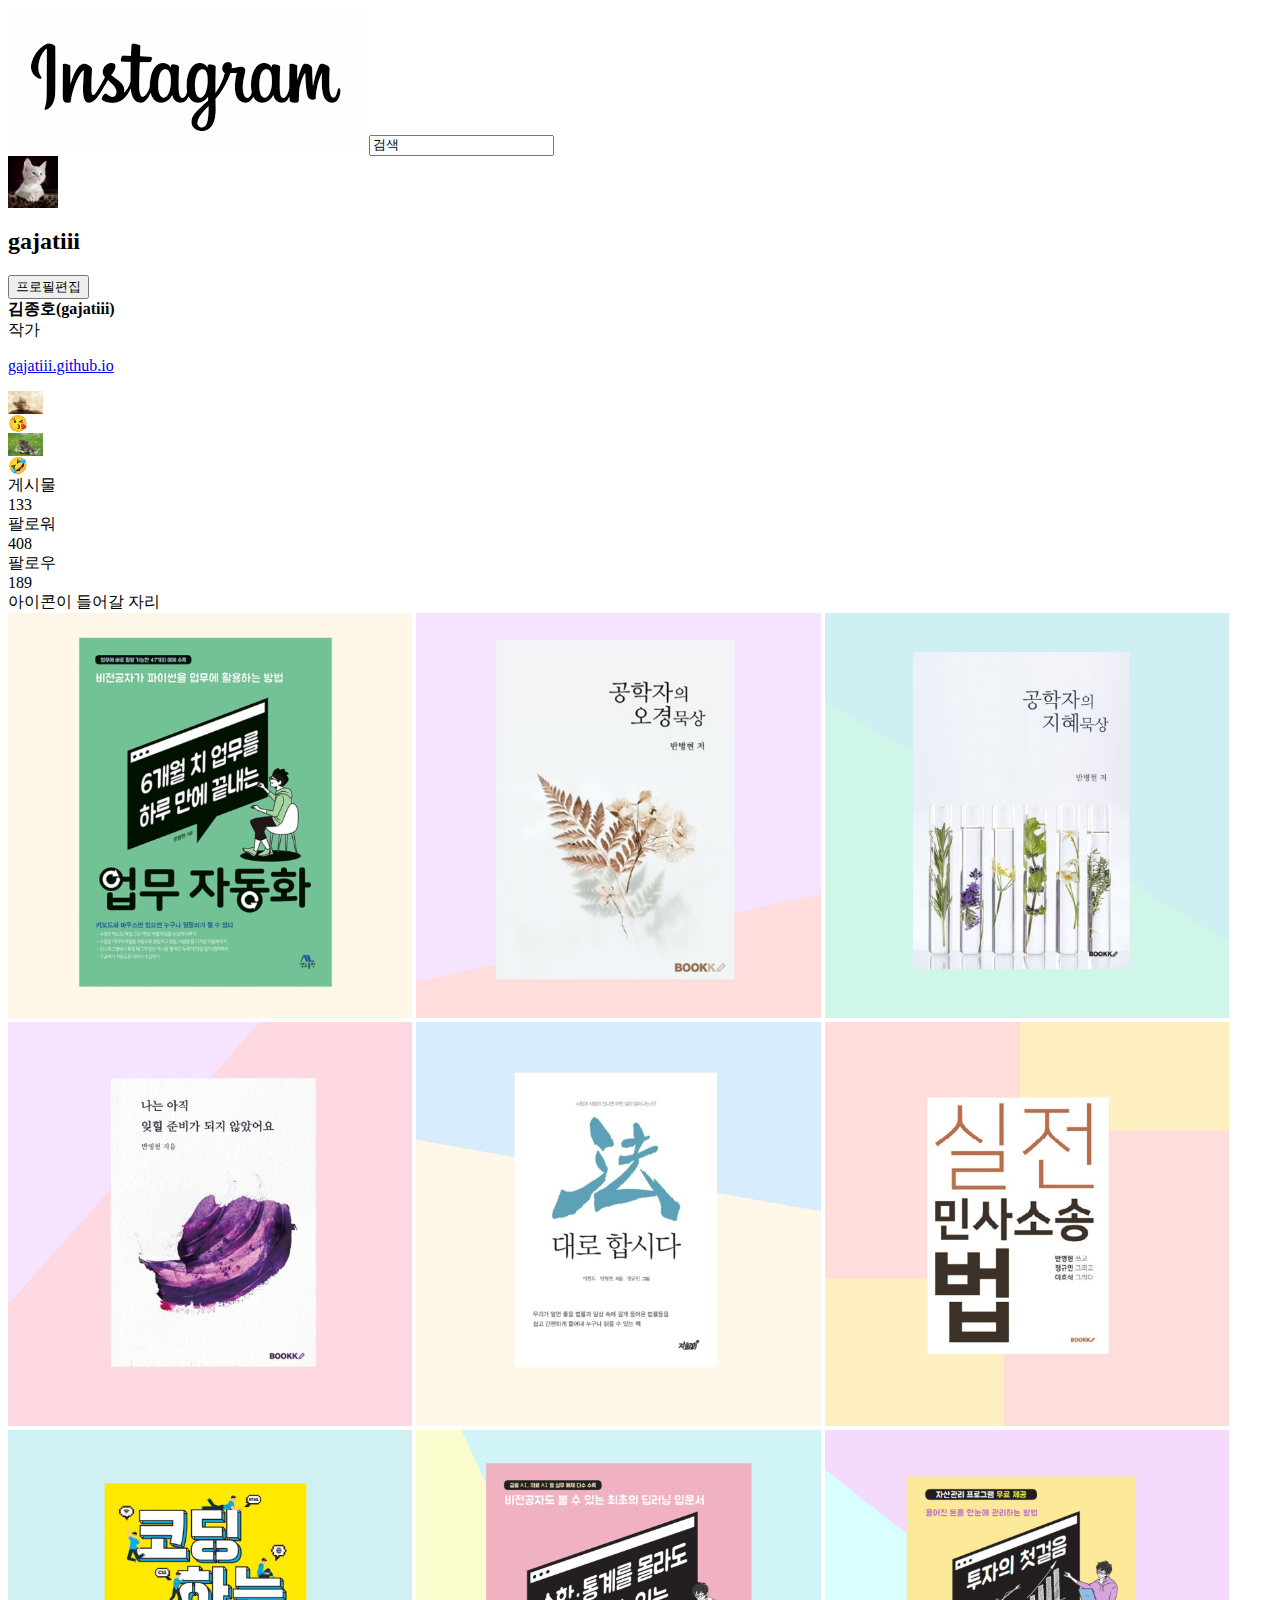
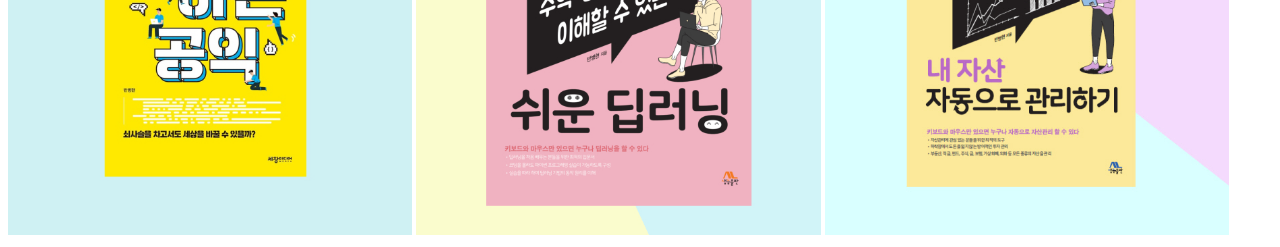
==== index.html @ fd34512a "두번째 작업" ====
<html>
    <head></head>
    <body>
        <div>
            <img src="image/logo.png">
            <input type="search" value="검색"/>
        </div>
        <div>
            <img src="image/profile.jpg" width="50px">
            <div>
                <h2>gajatiii</h2>
                <button>프로필편집</button>
            </div>
        </div>
        <div>
            <strong>김종호(gajatiii)</strong><br>
            작가
            <p><a href="gajatiii.github.io">gajatiii.github.io</a></p>
        </div>
        <div>
            <div>
                <div><img src="image/hl 1.jpg" width="35px"></div>
                <div>😘</div>
            </div>
            <div>
                <div><img src="image/hl 2.jpg" width="35px"></div>
                <div>🤣</div>
            </div>
        </div>
        <div>
            <div>
                게시물<br>
                133
            </div>
            <div>
                팔로워<br>
                408
            </div>
            <div>
                팔로우<br>
                189
            </div>
        </div>
        <div>아이콘이 들어갈 자리</div>
        <div>
            <img src="image/thumbnail/1.jpg" width="32%">
            <img src="image/thumbnail/2.jpg" width="32%">
            <img src="image/thumbnail/3.jpg" width="32%">
            <img src="image/thumbnail/4.jpg" width="32%">
            <img src="image/thumbnail/5.jpg" width="32%">
            <img src="image/thumbnail/6.jpg" width="32%">
            <img src="image/thumbnail/7.jpg" width="32%">
            <img src="image/thumbnail/8.jpg" width="32%">
            <img src="image/thumbnail/9.jpg" width="32%">
        </div>
    </body>
</html>
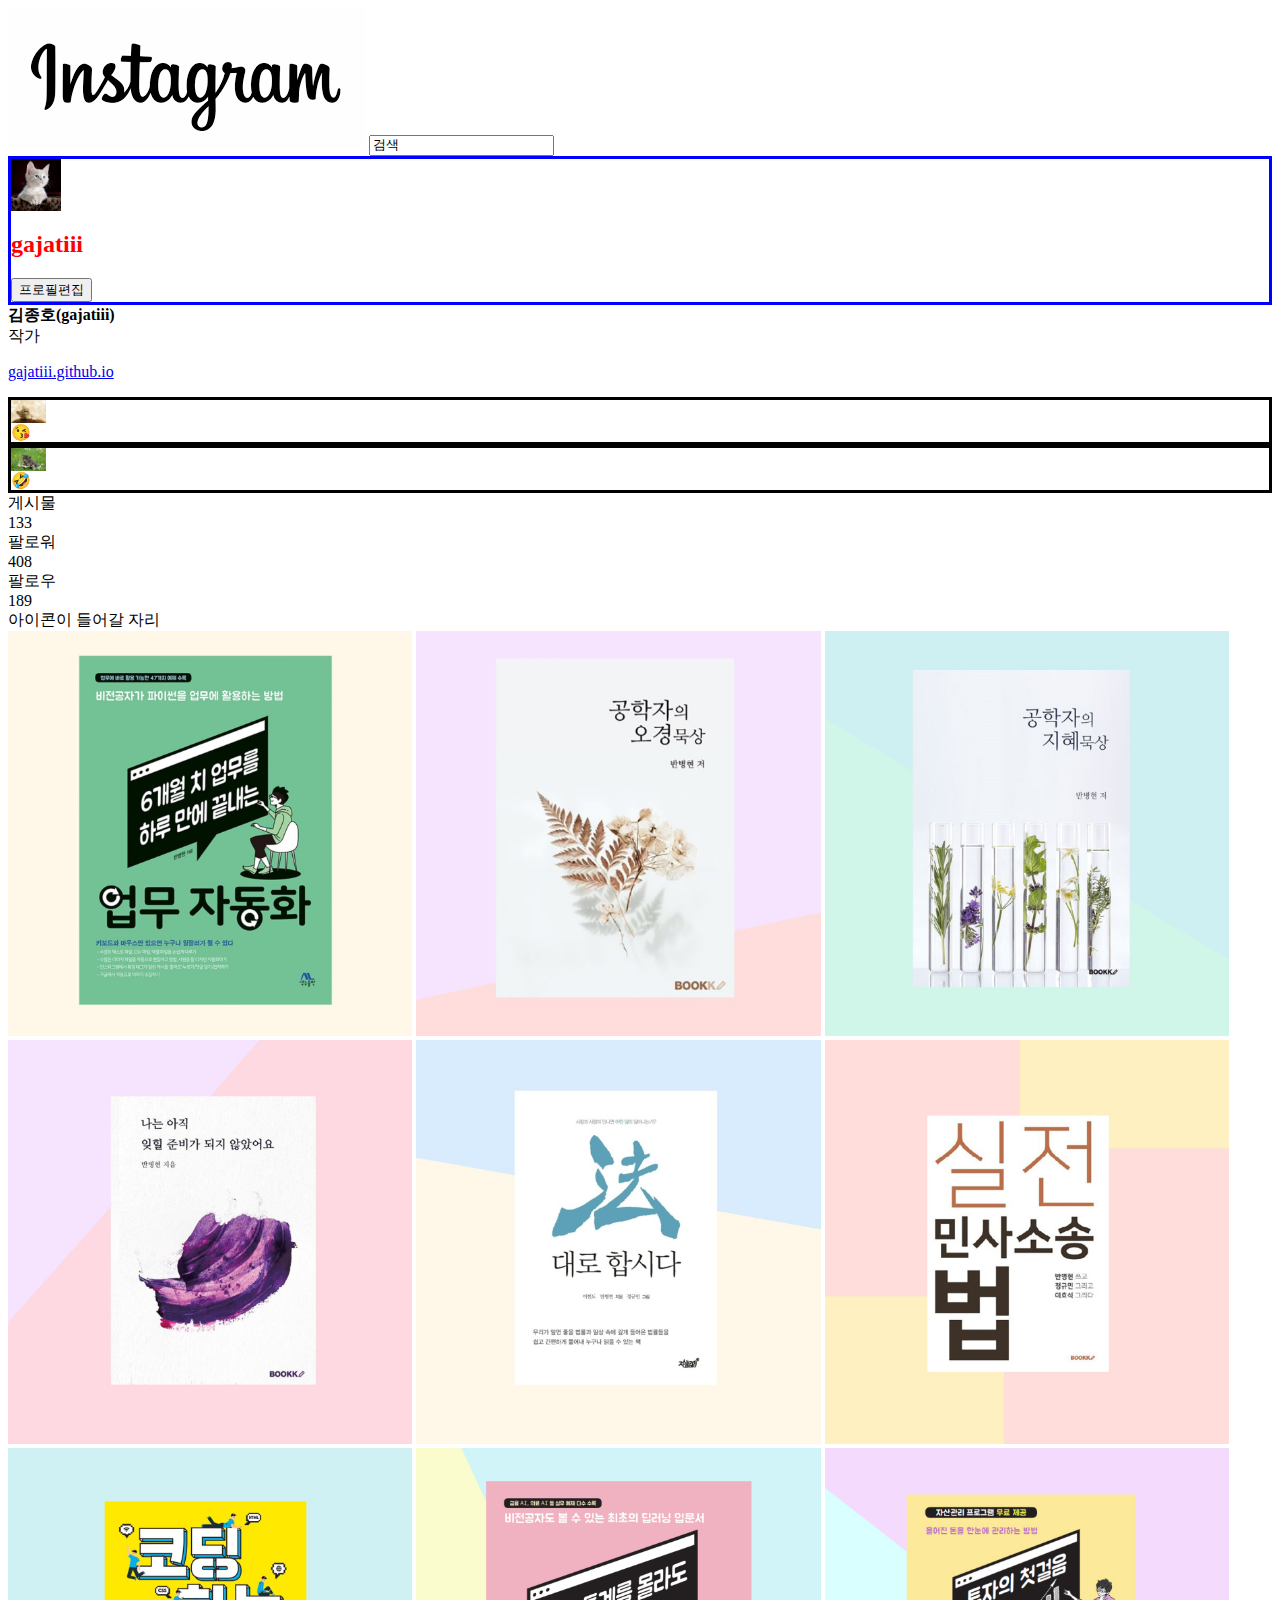
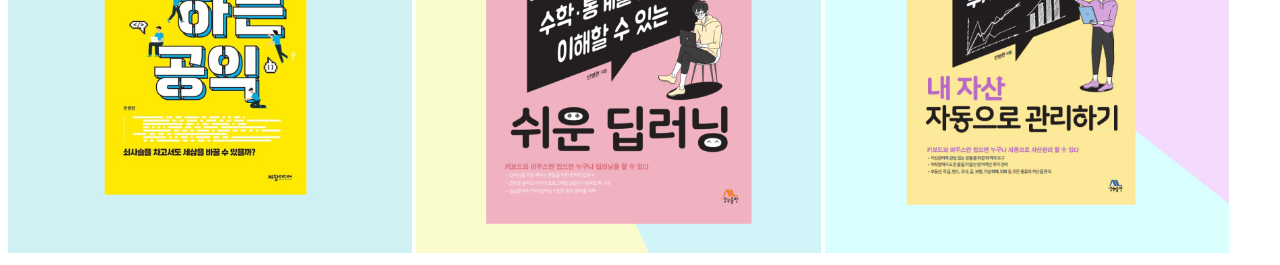
==== commit e26c1e88: "스타일시트 추가" ====
--- a/index.html
+++ b/index.html
@@ -1,11 +1,13 @@
 <html>
-    <head></head>
+    <head>
+        <link href="style.css" rel="stylesheet">
+    </head>
     <body>
         <div>
             <img src="image/logo.png">
             <input type="search" value="검색"/>
         </div>
-        <div>
+        <div id="profile">
             <img src="image/profile.jpg" width="50px">
             <div>
                 <h2>gajatiii</h2>
@@ -18,11 +20,11 @@
             <p><a href="gajatiii.github.io">gajatiii.github.io</a></p>
         </div>
         <div>
-            <div>
+            <div class="highlight">
                 <div><img src="image/hl 1.jpg" width="35px"></div>
                 <div>😘</div>
             </div>
-            <div>
+            <div class="highlight">
                 <div><img src="image/hl 2.jpg" width="35px"></div>
                 <div>🤣</div>
             </div>
--- a/style.css
+++ b/style.css
@@ -0,0 +1,12 @@
+h2{
+    color:red;
+}
+
+.highlight{
+    border:solid;
+}
+
+#profile {
+    border:solid;
+    border-color:blue;
+}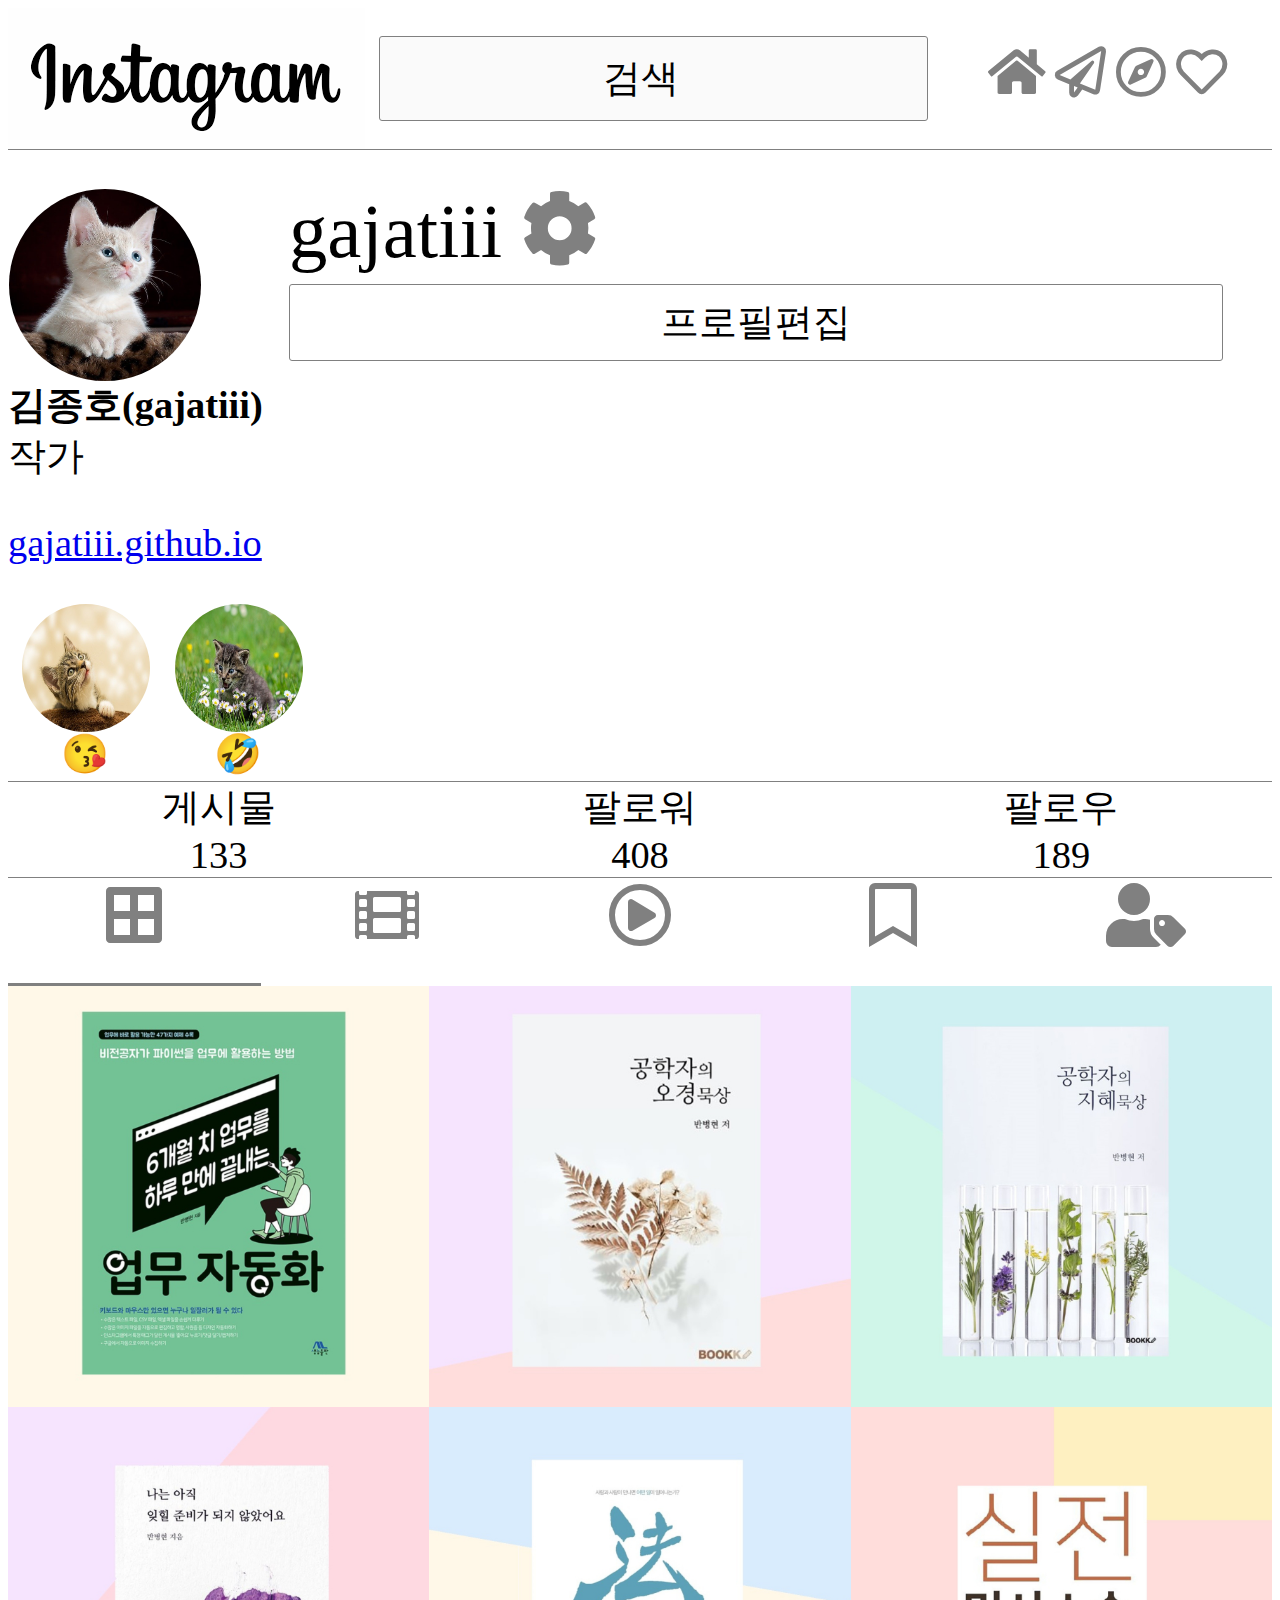
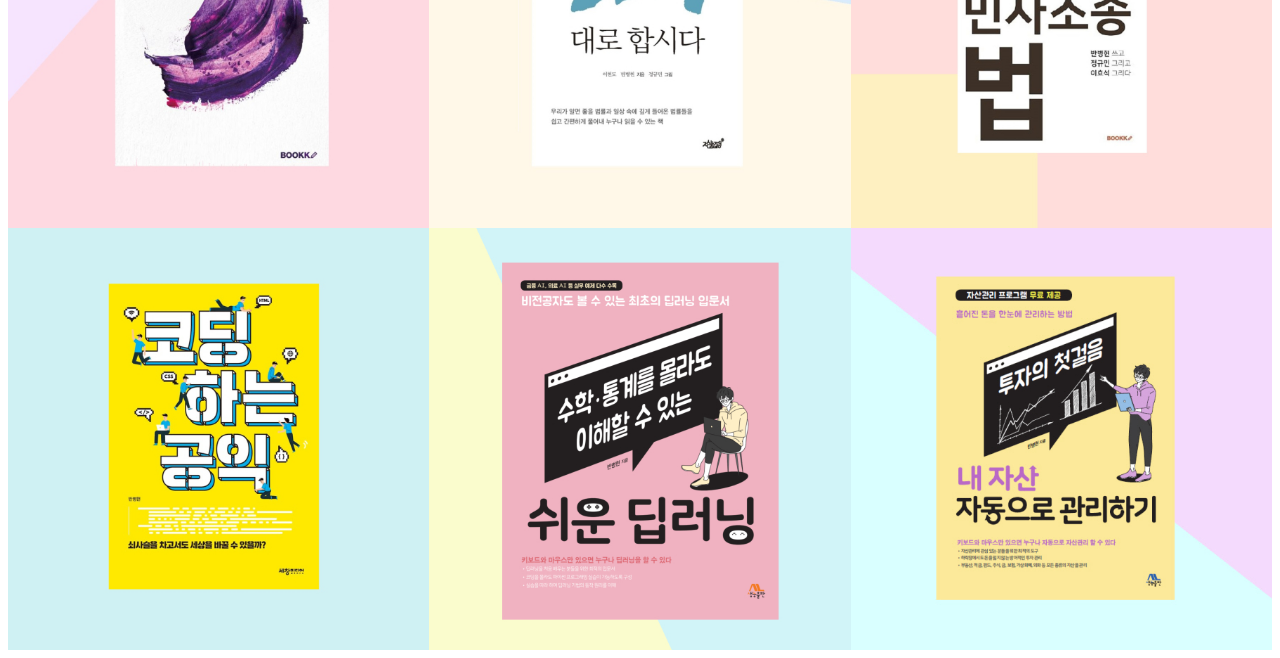
==== commit 953cd2ed: "css last test" ====
--- a/index.html
+++ b/index.html
@@ -1,16 +1,28 @@
 <html>
     <head>
         <link href="style.css" rel="stylesheet">
+        <link href="https://pro.fontawesome.com/releases/v5.10.0/css/all.css" rel="stylesheet"/>
     </head>
     <body>
-        <div>
+        <div id="top">
             <img src="image/logo.png">
             <input type="search" value="검색"/>
+            <div>
+                <i class="fas fa-home"></i>
+                <i class="far fa-paper-plane"></i>
+                <i class="far fa-compass"></i>
+                <i class="far fa-heart"></i>
+            </div>
         </div>
         <div id="profile">
-            <img src="image/profile.jpg" width="50px">
-            <div>
-                <h2>gajatiii</h2>
+            <div id="profile_pic">
+                <img class="circle_pic" src="image/profile.jpg">
+            </div>
+            <div id="profile_info">
+                <div id="id">
+                    gajatiii
+                    <i class="fas fa-cog"></i>
+                </div>
                 <button>프로필편집</button>
             </div>
         </div>
@@ -19,41 +31,54 @@
             작가
             <p><a href="gajatiii.github.io">gajatiii.github.io</a></p>
         </div>
-        <div>
+        <div id="highlight_area">
             <div class="highlight">
-                <div><img src="image/hl 1.jpg" width="35px"></div>
+                <div class="highlight_pic"><img class="circle_pic" src="image/hl 1.jpg"></div>
                 <div>😘</div>
             </div>
             <div class="highlight">
-                <div><img src="image/hl 2.jpg" width="35px"></div>
+                <div class="highlight_pic"><img class="circle_pic" src="image/hl 2.jpg"></div>
                 <div>🤣</div>
             </div>
+            <div></div>
         </div>
-        <div>
-            <div>
+        <div id="stat_bar">
+            <div class="stat">
                 게시물<br>
                 133
             </div>
-            <div>
+            <div class="stat">
                 팔로워<br>
                 408
             </div>
-            <div>
+            <div class="stat">
                 팔로우<br>
                 189
             </div>
         </div>
-        <div>아이콘이 들어갈 자리</div>
+        <div id="sub_icons">
+            <div class="selected"><i class="fas fa-border-all"></i></div>
+            <div><i class="fas fa-film"></i></div>    
+            <div><i class="far fa-play-circle"></i></div>   
+            <div><i class="far fa-bookmark"></i></div>    
+            <div><i class="fas fa-user-tag"></i></div>
+        </div>
         <div>
-            <img src="image/thumbnail/1.jpg" width="32%">
-            <img src="image/thumbnail/2.jpg" width="32%">
-            <img src="image/thumbnail/3.jpg" width="32%">
-            <img src="image/thumbnail/4.jpg" width="32%">
-            <img src="image/thumbnail/5.jpg" width="32%">
-            <img src="image/thumbnail/6.jpg" width="32%">
-            <img src="image/thumbnail/7.jpg" width="32%">
-            <img src="image/thumbnail/8.jpg" width="32%">
-            <img src="image/thumbnail/9.jpg" width="32%">
+            <div class="thumbnail_grid">
+                <img src="image/thumbnail/1.jpg" class="thumbnail">
+                <img src="image/thumbnail/2.jpg" class="thumbnail">
+                <img src="image/thumbnail/3.jpg" class="thumbnail">
+            </div>
+            <div class="thumbnail_grid">
+                <img src="image/thumbnail/4.jpg" class="thumbnail">
+                <img src="image/thumbnail/5.jpg" class="thumbnail">
+                <img src="image/thumbnail/6.jpg" class="thumbnail">
+            </div>
+            <div class="thumbnail_grid">
+                <img src="image/thumbnail/7.jpg" class="thumbnail">
+                <img src="image/thumbnail/8.jpg" class="thumbnail">
+                <img src="image/thumbnail/9.jpg" class="thumbnail">
+            </div>
         </div>
     </body>
 </html>--- a/style.css
+++ b/style.css
@@ -1,12 +1,140 @@
-h2{
-    color:red;
+body{
+    font-size:3vw;
+}
+
+#top{
+    display:grid;
+    grid-template-columns: 4fr 7fr 4fr;
+
+
+    border-bottom: solid gray 0.1px;
+    margin-bottom: 3vw;
+}
+
+#top img{
+    margin-left:auto;
+    margin-right:auto;
+
+    height:100%;
+    object-fit: contain;
+}
+
+#top input{
+    height:60%;
+    width:95%;
+
+    margin-left: auto;
+    margin-right: auto;
+    margin-top:auto;
+    margin-bottom: auto;
+
+    text-align: center;
+    background-color: rgb(250,250,250);
+    border:solid gray 1px;
+    border-radius: 3px;
+    font-size: 3vw;
+    font-weight: 100;
+}
+
+i{
+    color:gray;
+}
+#top i{
+    font-size:4vw;
+}
+#top div{
+    text-align: center;
+    padding-top: 3vw;
+}
+
+.thumbnail_grid{
+    display: grid;
+    grid-template-columns: 1fr 1fr 1fr;
+}
+
+.thumbnail{
+    width:100%;
+}
+
+#stat_bar{
+    display:grid;
+    grid-template-columns: 1fr 1fr 1fr;
+
+    border-top:1px solid gray;
+    border-bottom:1px solid gray;
+
+    margin-bottom:5px;
+    margin-top:5px;
+}
+
+.stat{
+    text-align: center;
+}
+
+.circle_pic{
+    border:solid white 1px;
+    border-radius: 50%;
+
+    width:100%;
+    height:100%;
+    objcet-fit:cover;
+}
+
+#profile_pic{
+    width:15vw;
+    height:15vw;
+}
+
+.highlight_pic{
+    width:10vw;
+    height:10vw;
+
+    margin-left: auto;
+    margin-right: auto;
+}
+
+#highlight_area{
+    display: grid;
+    grid-template-columns: 12vw 12vw 1fr;
 }
 
 .highlight{
-    border:solid;
+    text-align: center;
 }
 
 #profile {
-    border:solid;
-    border-color:blue;
+    display:grid;
+    grid-template-columns: 1fr 3.5fr;
+}
+
+#profile_info{
+    display:grid;
+    grid-template-rows: 1fr 1fr;
+
+    height:15vw;
+}
+
+#id{
+    font-size:6vw;
+    font-weight:100;
+}
+
+button{
+    height:80%;
+    width:95%;
+    font-size:3vw;
+    background-color:white;
+    border:solid gray 1px;
+    border-radius:3px;
+}
+
+#sub_icons{
+    display: grid;
+    grid-template-columns: 1fr 1fr 1fr 1fr 1fr;
+    text-align: center;
+    font-size: 5vw;
+    height:8vw;
+}
+.selected{
+    border-bottom: solid gray 3px;
 }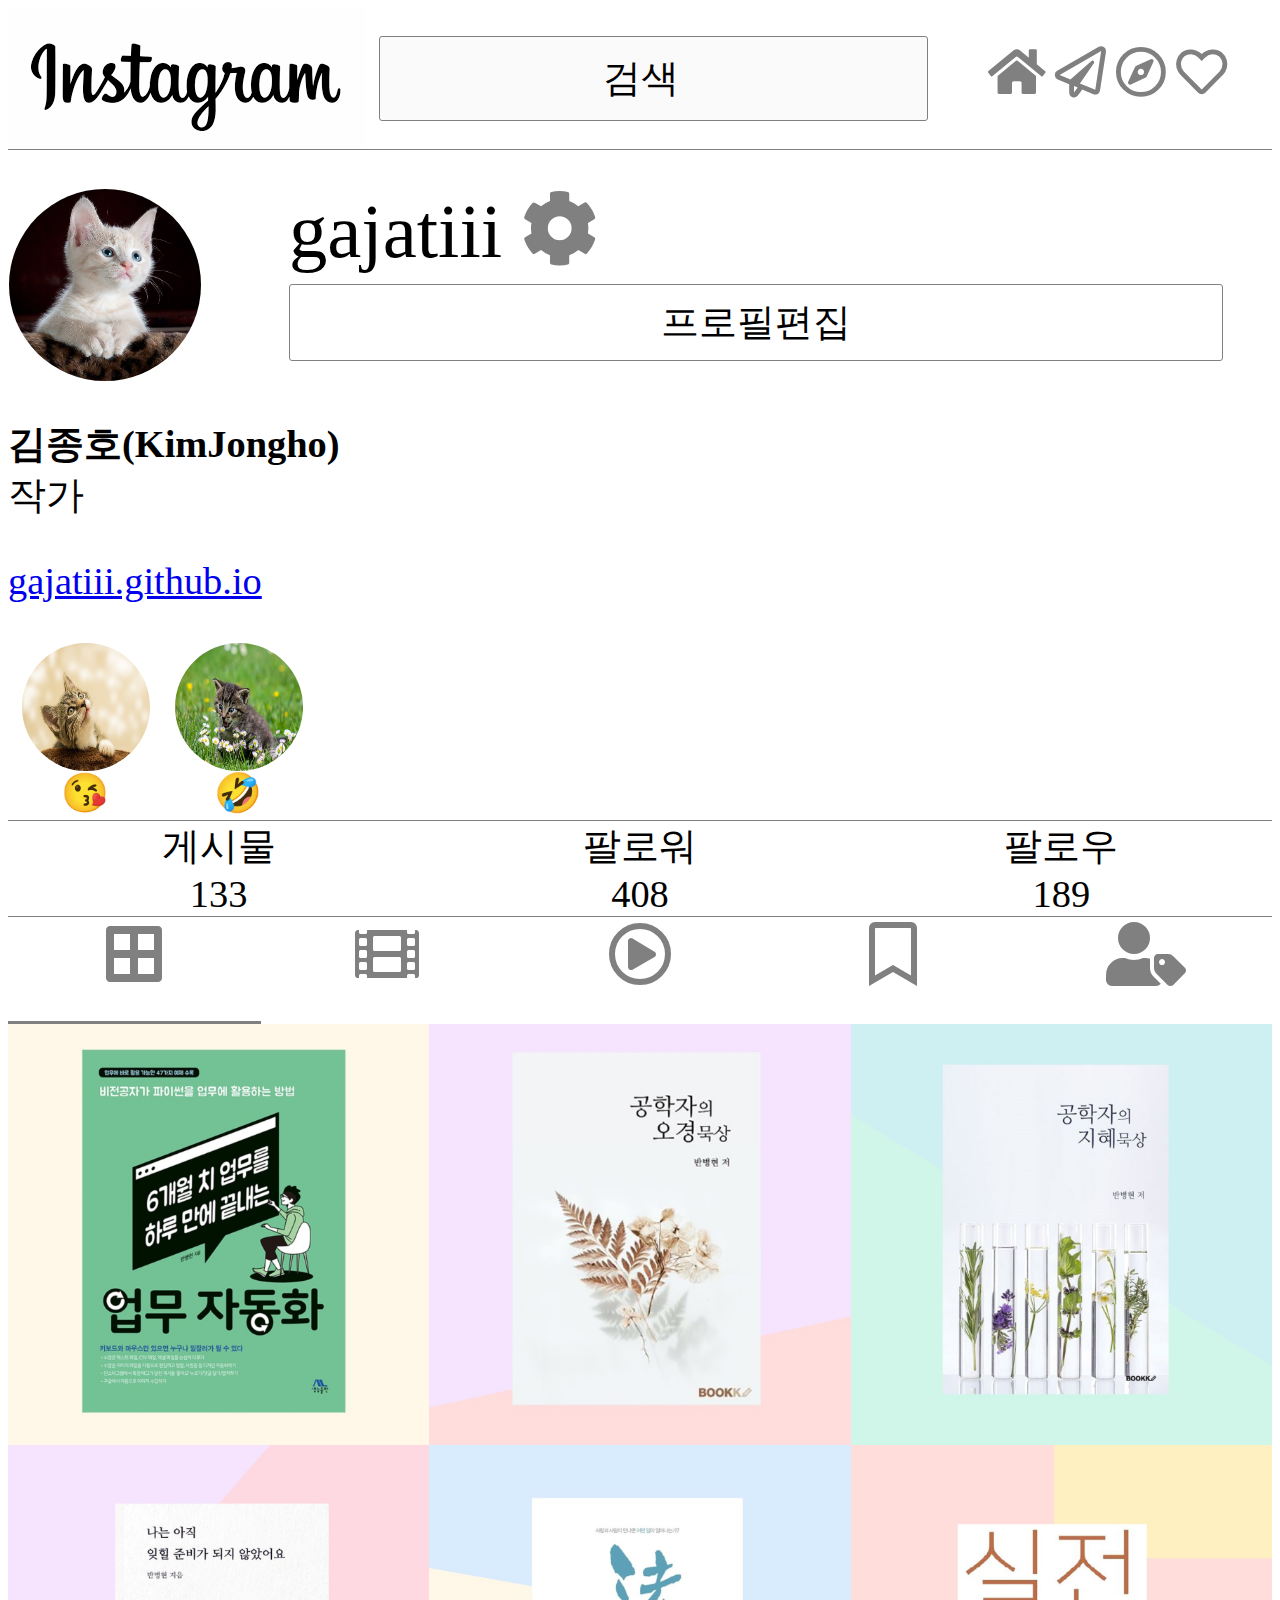
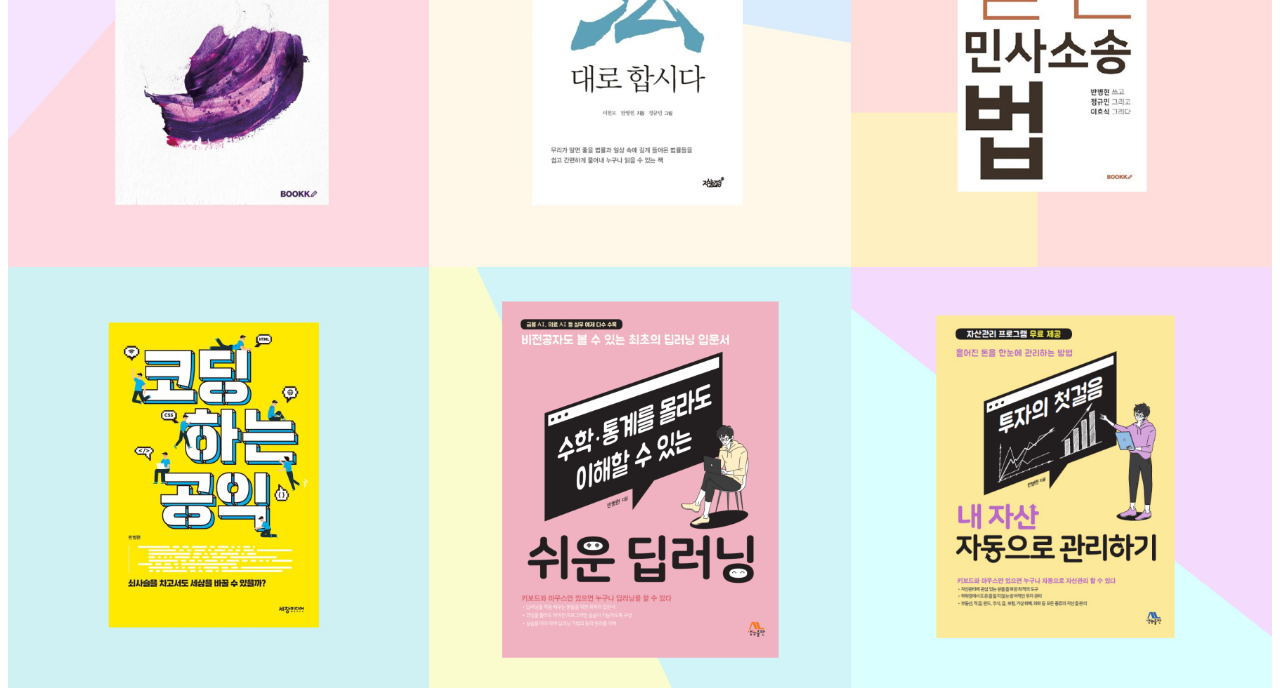
==== commit c5b3b63c: "배포연습" ====
--- a/index.html
+++ b/index.html
@@ -2,6 +2,7 @@
     <head>
         <link href="style.css" rel="stylesheet">
         <link href="https://pro.fontawesome.com/releases/v5.10.0/css/all.css" rel="stylesheet"/>
+        <script src="script.js"></script>
     </head>
     <body>
         <div id="top">
@@ -20,16 +21,20 @@
             </div>
             <div id="profile_info">
                 <div id="id">
-                    gajatiii
+                    <span>gajatiii</span>
                     <i class="fas fa-cog"></i>
                 </div>
                 <button>프로필편집</button>
             </div>
         </div>
         <div>
-            <strong>김종호(gajatiii)</strong><br>
-            작가
-            <p><a href="gajatiii.github.io">gajatiii.github.io</a></p>
+            <p>
+                <strong id="userInfo">김종호(KimJongho)</strong><br>
+                <span id="summary">작가</span>
+            </p>
+            <p id="profileDetail">
+                <a href="https://gajatiii.github.io">gajatiii.github.io</a>
+            </p>
         </div>
         <div id="highlight_area">
             <div class="highlight">
--- a/style.css
+++ b/style.css
@@ -4,20 +4,14 @@
 
 #top{
     display:grid;
-    grid-template-columns: 4fr 7fr 4fr;
+    grid-template-columns: 3fr 7fr 4fr;
 
 
     border-bottom: solid gray 0.1px;
     margin-bottom: 3vw;
 }
 
-#top img{
-    margin-left:auto;
-    margin-right:auto;
 
-    height:100%;
-    object-fit: contain;
-}
 
 #top input{
     height:60%;
